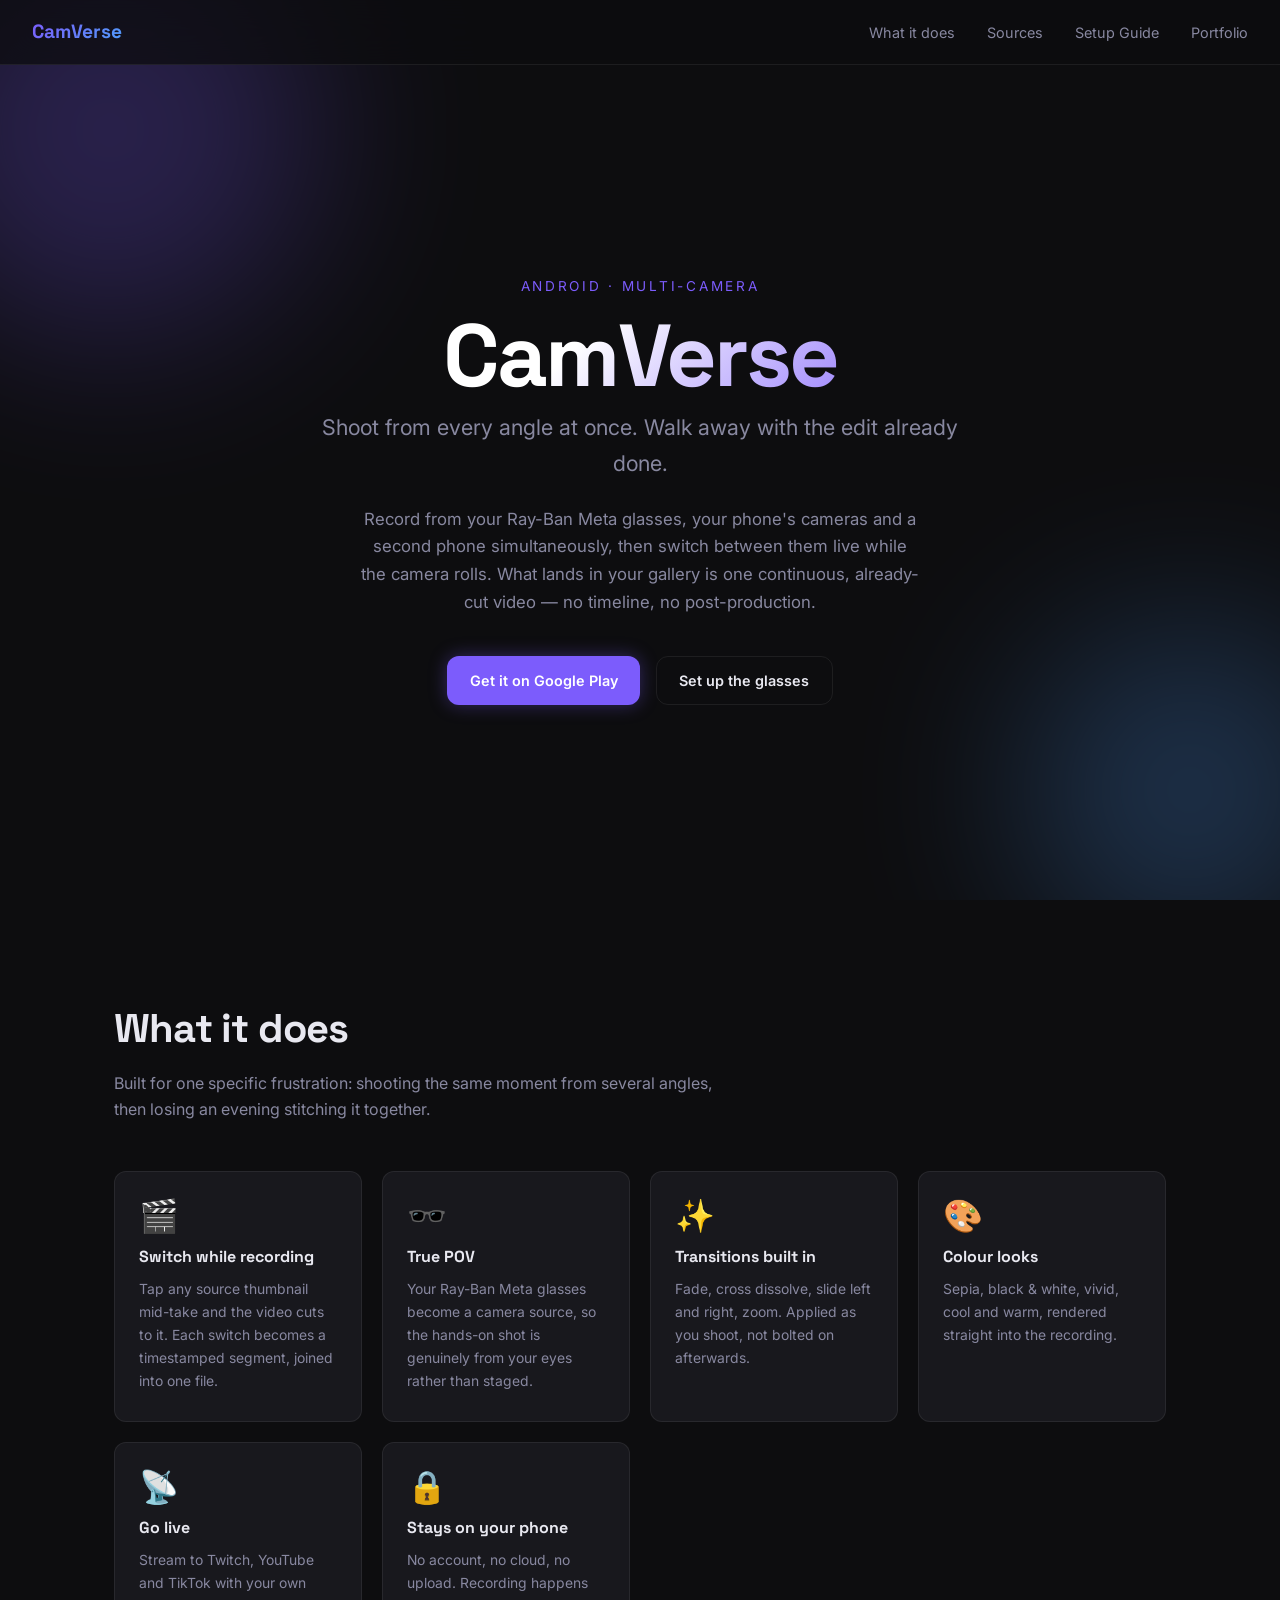
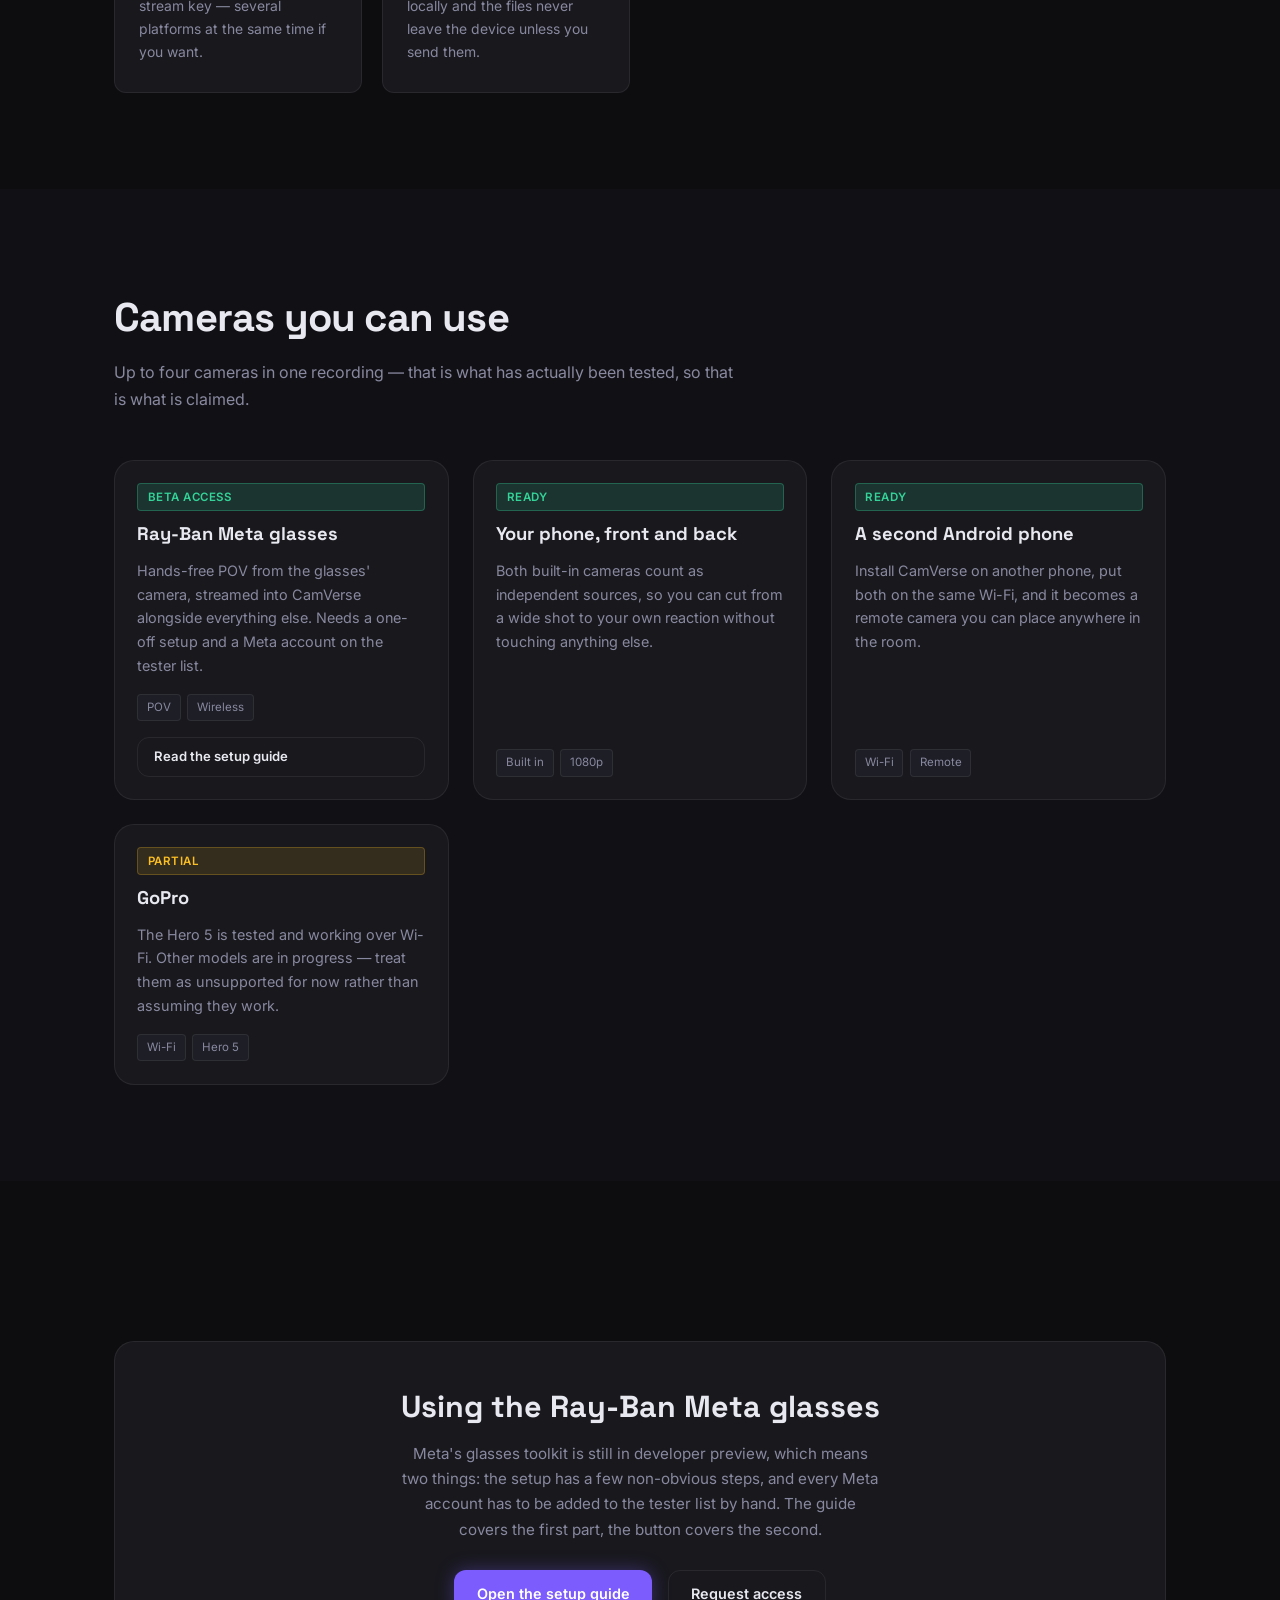
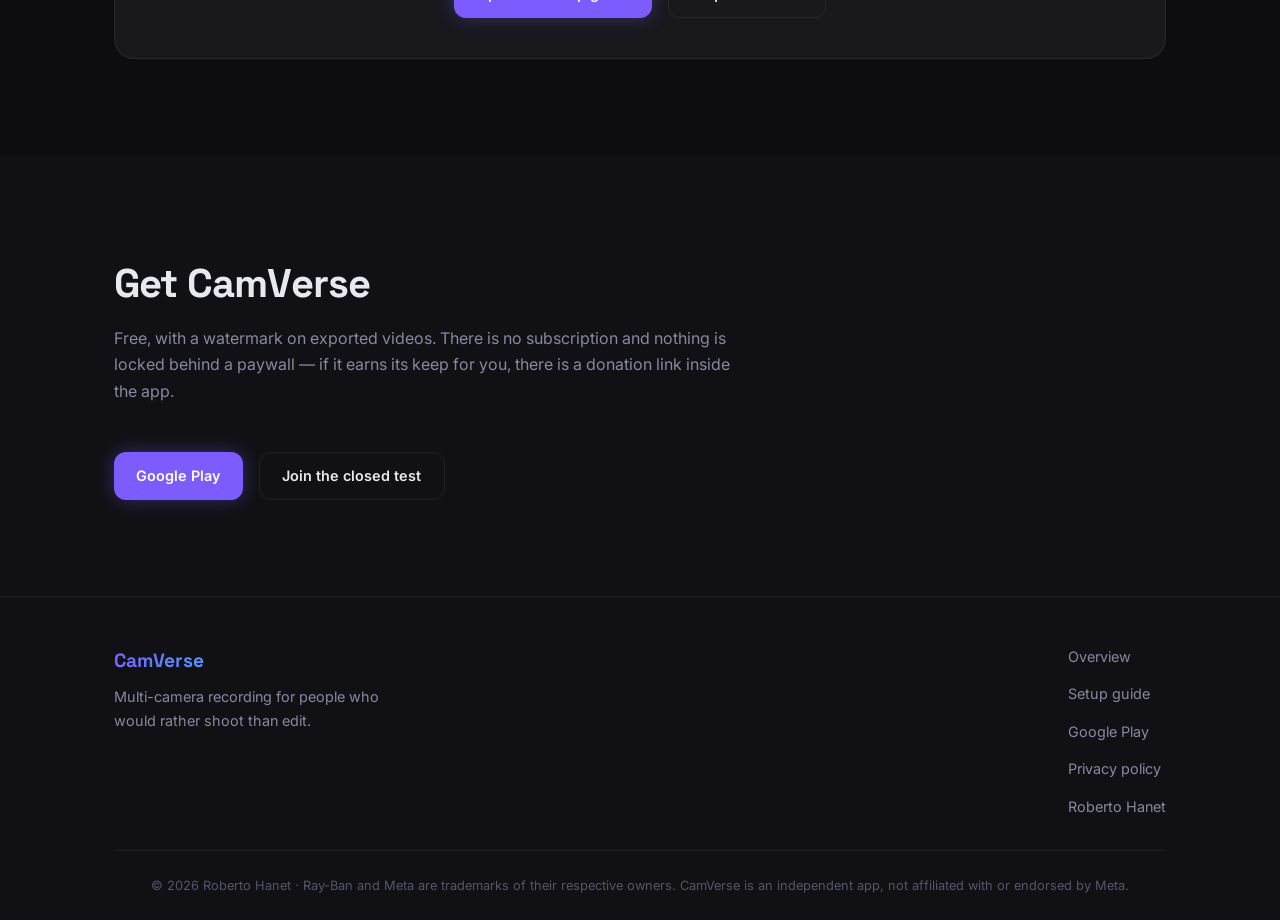
==== camverse/index.html @ 821390aa "Add CamVerse section with Ray-Ban Meta setup guide Adds /camverse/ as a dedicated section of the sit" ====
<!DOCTYPE html>
<html lang="en">
<head>
  <meta charset="UTF-8" />
  <meta name="viewport" content="width=device-width, initial-scale=1.0" />
  <title>CamVerse — Multi-Camera Recording for Android</title>
  <meta name="description" content="CamVerse records from your Ray-Ban Meta glasses, your phone and a second phone at once, switching live so the video comes out already edited." />
  <link rel="stylesheet" href="../style.css" />
  <link rel="stylesheet" href="camverse.css" />
  <link rel="preconnect" href="https://fonts.googleapis.com" />
  <link rel="preconnect" href="https://fonts.gstatic.com" crossorigin />
  <link href="https://fonts.googleapis.com/css2?family=Inter:wght@300;400;600;700&family=Space+Grotesk:wght@400;600;700&display=swap" rel="stylesheet" />
</head>
<body>

  <!-- =========================================================
       HERO
       ========================================================= -->
  <header class="hero">
    <nav class="nav">
      <a href="index.html"><span class="nav-logo">CamVerse</span></a>
      <ul class="nav-links">
        <li><a href="#what">What it does</a></li>
        <li><a href="#sources">Sources</a></li>
        <li><a href="glasses.html">Setup Guide</a></li>
        <li><a href="../">Portfolio</a></li>
      </ul>
    </nav>

    <div class="hero-content">
      <p class="hero-eyebrow">Android · Multi-camera</p>
      <h1 class="hero-name">CamVerse</h1>
      <h2 class="hero-title">Shoot from every angle at once. Walk away with the edit already done.</h2>
      <p class="hero-bio">
        Record from your Ray-Ban Meta glasses, your phone's cameras and a second phone
        simultaneously, then switch between them live while the camera rolls. What lands in your
        gallery is one continuous, already-cut video — no timeline, no post-production.
      </p>
      <div class="hero-cta">
        <a href="https://play.google.com/store/apps/details?id=com.zenom.camverse" target="_blank" rel="noopener" class="btn btn-primary">Get it on Google Play</a>
        <a href="glasses.html" class="btn btn-ghost">Set up the glasses</a>
      </div>
    </div>

    <div class="orb orb-1"></div>
    <div class="orb orb-2"></div>
  </header>

  <!-- =========================================================
       WHAT IT DOES
       ========================================================= -->
  <section id="what" class="section">
    <div class="container">
      <h2 class="section-title">What it does</h2>
      <p class="section-sub">
        Built for one specific frustration: shooting the same moment from several angles, then
        losing an evening stitching it together.
      </p>

      <div class="feature-grid">
        <div class="expertise-item">
          <div class="expertise-icon">🎬</div>
          <h3>Switch while recording</h3>
          <p>Tap any source thumbnail mid-take and the video cuts to it. Each switch becomes a timestamped segment, joined into one file.</p>
        </div>
        <div class="expertise-item">
          <div class="expertise-icon">🕶️</div>
          <h3>True POV</h3>
          <p>Your Ray-Ban Meta glasses become a camera source, so the hands-on shot is genuinely from your eyes rather than staged.</p>
        </div>
        <div class="expertise-item">
          <div class="expertise-icon">✨</div>
          <h3>Transitions built in</h3>
          <p>Fade, cross dissolve, slide left and right, zoom. Applied as you shoot, not bolted on afterwards.</p>
        </div>
        <div class="expertise-item">
          <div class="expertise-icon">🎨</div>
          <h3>Colour looks</h3>
          <p>Sepia, black &amp; white, vivid, cool and warm, rendered straight into the recording.</p>
        </div>
        <div class="expertise-item">
          <div class="expertise-icon">📡</div>
          <h3>Go live</h3>
          <p>Stream to Twitch, YouTube and TikTok with your own stream key — several platforms at the same time if you want.</p>
        </div>
        <div class="expertise-item">
          <div class="expertise-icon">🔒</div>
          <h3>Stays on your phone</h3>
          <p>No account, no cloud, no upload. Recording happens locally and the files never leave the device unless you send them.</p>
        </div>
      </div>
    </div>
  </section>

  <!-- =========================================================
       SOURCES
       ========================================================= -->
  <section id="sources" class="section section-alt">
    <div class="container">
      <h2 class="section-title">Cameras you can use</h2>
      <p class="section-sub">
        Up to four cameras in one recording — that is what has actually been tested, so that is
        what is claimed.
      </p>

      <div class="cards-grid">

        <article class="card">
          <div class="card-body">
            <span class="card-badge card-badge--live">Beta access</span>
            <h3>Ray-Ban Meta glasses</h3>
            <p>
              Hands-free POV from the glasses' camera, streamed into CamVerse alongside everything
              else. Needs a one-off setup and a Meta account on the tester list.
            </p>
            <div class="card-tags"><span>POV</span><span>Wireless</span></div>
            <a href="glasses.html" class="btn btn-ghost btn-sm">Read the setup guide</a>
          </div>
        </article>

        <article class="card">
          <div class="card-body">
            <span class="card-badge card-badge--live">Ready</span>
            <h3>Your phone, front and back</h3>
            <p>
              Both built-in cameras count as independent sources, so you can cut from a wide shot
              to your own reaction without touching anything else.
            </p>
            <div class="card-tags"><span>Built in</span><span>1080p</span></div>
          </div>
        </article>

        <article class="card">
          <div class="card-body">
            <span class="card-badge card-badge--live">Ready</span>
            <h3>A second Android phone</h3>
            <p>
              Install CamVerse on another phone, put both on the same Wi-Fi, and it becomes a
              remote camera you can place anywhere in the room.
            </p>
            <div class="card-tags"><span>Wi-Fi</span><span>Remote</span></div>
          </div>
        </article>

        <article class="card">
          <div class="card-body">
            <span class="card-badge card-badge--dev">Partial</span>
            <h3>GoPro</h3>
            <p>
              The Hero 5 is tested and working over Wi-Fi. Other models are in progress — treat
              them as unsupported for now rather than assuming they work.
            </p>
            <div class="card-tags"><span>Wi-Fi</span><span>Hero 5</span></div>
          </div>
        </article>

      </div>
    </div>
  </section>

  <!-- =========================================================
       GLASSES CTA
       ========================================================= -->
  <section class="section">
    <div class="container">
      <div class="cta-band">
        <h2>Using the Ray-Ban Meta glasses</h2>
        <p>
          Meta's glasses toolkit is still in developer preview, which means two things: the setup
          has a few non-obvious steps, and every Meta account has to be added to the tester list by
          hand. The guide covers the first part, the button covers the second.
        </p>
        <div class="hero-cta">
          <a href="glasses.html" class="btn btn-primary">Open the setup guide</a>
          <!-- Access request form -->
          <a href="https://docs.google.com/forms/d/e/1FAIpQLSdb17E0DVoMO4E3pOJb0JoAPdAHumBb5ReT_EbNHSe_b5tEgg/viewform" target="_blank" rel="noopener" class="btn btn-ghost">Request access</a>
        </div>
      </div>
    </div>
  </section>

  <!-- =========================================================
       GET IT
       ========================================================= -->
  <section class="section section-alt">
    <div class="container">
      <h2 class="section-title">Get CamVerse</h2>
      <p class="section-sub">
        Free, with a watermark on exported videos. There is no subscription and nothing is locked
        behind a paywall — if it earns its keep for you, there is a donation link inside the app.
      </p>
      <div class="hero-cta" style="justify-content:flex-start;">
        <a href="https://play.google.com/store/apps/details?id=com.zenom.camverse" target="_blank" rel="noopener" class="btn btn-primary">Google Play</a>
        <a href="https://play.google.com/apps/testing/com.zenom.camverse" target="_blank" rel="noopener" class="btn btn-ghost">Join the closed test</a>
      </div>
    </div>
  </section>

  <!-- =========================================================
       FOOTER
       ========================================================= -->
  <footer class="footer">
    <div class="container">
      <div class="footer-inner">
        <div class="footer-left">
          <span class="nav-logo">CamVerse</span>
          <p>Multi-camera recording for people who would rather shoot than edit.</p>
        </div>
        <div class="footer-links">
          <a href="index.html">Overview</a>
          <a href="glasses.html">Setup guide</a>
          <a href="https://play.google.com/store/apps/details?id=com.zenom.camverse" target="_blank" rel="noopener">Google Play</a>
          <a href="https://hanetroberto-code.github.io/camverse-privacy/" target="_blank" rel="noopener">Privacy policy</a>
          <a href="../">Roberto Hanet</a>
        </div>
      </div>
      <p class="footer-copy">© 2026 Roberto Hanet · Ray-Ban and Meta are trademarks of their respective owners. CamVerse is an independent app, not affiliated with or endorsed by Meta.</p>
    </div>
  </footer>

</body>
</html>
---- style.css ----
/* ==========================================================
   ROBERTO HANET — Portfolio Stylesheet
   Dark, minimal, violet/blue accent palette
   ========================================================== */

/* ---------- CSS Custom Properties ---------- */
:root {
  --bg:          #0d0d0f;
  --bg-alt:      #111115;
  --surface:     #18181d;
  --surface-2:   #1e1e26;
  --border:      rgba(255,255,255,0.07);

  --accent:      #7c5cfc;   /* violet */
  --accent-2:    #4f9cf9;   /* blue   */
  --accent-glow: rgba(124, 92, 252, 0.35);

  --text:        #e8e8f0;
  --text-muted:  #8888a0;
  --text-dim:    #55556a;

  --radius:      12px;
  --radius-lg:   20px;
  --transition:  0.25s ease;
}

/* ---------- Reset & Base ---------- */
*, *::before, *::after { box-sizing: border-box; margin: 0; padding: 0; }

html { scroll-behavior: smooth; }

body {
  background: var(--bg);
  color: var(--text);
  font-family: 'Inter', system-ui, sans-serif;
  font-size: 1rem;
  line-height: 1.65;
  -webkit-font-smoothing: antialiased;
}

img { display: block; max-width: 100%; }
a  { color: inherit; text-decoration: none; }
ul { list-style: none; }

/* ---------- Utility ---------- */
.container {
  width: 100%;
  max-width: 1100px;
  margin-inline: auto;
  padding-inline: 1.5rem;
}

.section { padding-block: 6rem; }
.section-alt { background: var(--bg-alt); }

.section-title {
  font-family: 'Space Grotesk', sans-serif;
  font-size: clamp(1.75rem, 4vw, 2.5rem);
  font-weight: 700;
  letter-spacing: -0.02em;
  margin-bottom: 0.5rem;
}

.section-sub {
  color: var(--text-muted);
  max-width: 620px;
  margin-bottom: 3rem;
}
.section-sub a {
  color: var(--accent);
  border-bottom: 1px solid var(--accent);
  transition: opacity var(--transition);
}
.section-sub a:hover { opacity: 0.75; }

/* ---------- Buttons ---------- */
.btn {
  display: inline-flex;
  align-items: center;
  gap: 0.4rem;
  padding: 0.7rem 1.4rem;
  border-radius: var(--radius);
  font-size: 0.9rem;
  font-weight: 600;
  cursor: pointer;
  transition: all var(--transition);
  border: none;
  text-decoration: none;
}

.btn-primary {
  background: var(--accent);
  color: #fff;
  box-shadow: 0 0 18px var(--accent-glow);
}
.btn-primary:hover {
  background: #6b4de6;
  box-shadow: 0 0 28px var(--accent-glow);
  transform: translateY(-1px);
}

.btn-ghost {
  background: transparent;
  color: var(--text);
  border: 1px solid var(--border);
}
.btn-ghost:hover {
  border-color: var(--accent);
  color: var(--accent);
}

.btn-sm { padding: 0.5rem 1rem; font-size: 0.82rem; margin-top: 1rem; }

/* Two or more buttons side by side at the bottom of a card */
.card-actions {
  display: flex;
  flex-wrap: wrap;
  gap: 0.6rem;
}
.card-actions .btn-sm { margin-top: 1rem; }

.btn-disabled {
  opacity: 0.45;
  cursor: not-allowed;
  pointer-events: none;
}


/* ==========================================================
   NAVIGATION
   ========================================================== */
.nav {
  position: fixed;
  top: 0; left: 0; right: 0;
  z-index: 100;
  display: flex;
  align-items: center;
  justify-content: space-between;
  padding: 1rem 2rem;
  background: rgba(13,13,15,0.75);
  backdrop-filter: blur(16px);
  border-bottom: 1px solid var(--border);
}

.nav-logo {
  font-family: 'Space Grotesk', sans-serif;
  font-size: 1.2rem;
  font-weight: 700;
  background: linear-gradient(135deg, var(--accent), var(--accent-2));
  -webkit-background-clip: text;
  -webkit-text-fill-color: transparent;
  background-clip: text;
}

.nav-links {
  display: flex;
  gap: 2rem;
}
.nav-links a {
  color: var(--text-muted);
  font-size: 0.9rem;
  transition: color var(--transition);
}
.nav-links a:hover { color: var(--text); }


/* ==========================================================
   HERO
   ========================================================== */
.hero {
  position: relative;
  min-height: 100vh;
  display: flex;
  flex-direction: column;
  justify-content: center;
  overflow: hidden;
  padding-top: 5rem;
}

.hero-content {
  position: relative;
  z-index: 1;
  max-width: 700px;
  margin-inline: auto;
  padding: 2rem 1.5rem;
  text-align: center;
}

.hero-eyebrow {
  font-size: 0.85rem;
  letter-spacing: 0.2em;
  text-transform: uppercase;
  color: var(--accent);
  margin-bottom: 0.75rem;
}

.hero-name {
  font-family: 'Space Grotesk', sans-serif;
  font-size: clamp(2.8rem, 8vw, 5.5rem);
  font-weight: 700;
  letter-spacing: -0.03em;
  line-height: 1.05;
  margin-bottom: 0.5rem;
  background: linear-gradient(135deg, #fff 40%, var(--accent));
  -webkit-background-clip: text;
  -webkit-text-fill-color: transparent;
  background-clip: text;
}

.hero-title {
  font-size: clamp(1rem, 2.5vw, 1.35rem);
  font-weight: 400;
  color: var(--text-muted);
  margin-bottom: 1.5rem;
}

.hero-bio {
  color: var(--text-muted);
  max-width: 560px;
  margin-inline: auto;
  margin-bottom: 2.5rem;
  font-size: 1.05rem;
}

.hero-cta {
  display: flex;
  gap: 1rem;
  justify-content: center;
  flex-wrap: wrap;
}

/* Decorative glowing orbs */
.orb {
  position: absolute;
  border-radius: 50%;
  filter: blur(90px);
  opacity: 0.25;
  pointer-events: none;
}
.orb-1 {
  width: 420px; height: 420px;
  background: var(--accent);
  top: -80px; left: -100px;
}
.orb-2 {
  width: 340px; height: 340px;
  background: var(--accent-2);
  bottom: -60px; right: -80px;
}


/* ==========================================================
   MUSIC PLAYER
   ========================================================== */
.player-wrapper {
  display: grid;
  grid-template-columns: 1fr 380px;
  gap: 1.5rem;
  align-items: start;
}

.player-frame {
  border-radius: var(--radius-lg);
  overflow: hidden;
  background: var(--surface);
  aspect-ratio: 16/9;
  box-shadow: 0 0 40px rgba(0,0,0,0.5);
}

.player-frame iframe {
  width: 100%;
  height: 100%;
  border: none;
}

/* Playlist */
.playlist {
  background: var(--surface);
  border-radius: var(--radius-lg);
  border: 1px solid var(--border);
  overflow: hidden;
  max-height: 420px;
  overflow-y: auto;
  scrollbar-width: thin;
  scrollbar-color: var(--surface-2) transparent;
}

.track {
  display: flex;
  align-items: flex-start;
  gap: 0.85rem;
  width: 100%;
  padding: 0.9rem 1.1rem;
  background: transparent;
  border: none;
  border-bottom: 1px solid var(--border);
  cursor: pointer;
  text-align: left;
  transition: background var(--transition);
  color: var(--text);
  font-family: inherit;
}
.track:last-child { border-bottom: none; }
.track:hover { background: var(--surface-2); }
.track.active {
  background: var(--surface-2);
  border-left: 3px solid var(--accent);
}

.track-num {
  font-size: 0.72rem;
  color: var(--text-dim);
  font-variant-numeric: tabular-nums;
  padding-top: 2px;
  flex-shrink: 0;
}
.track.active .track-num { color: var(--accent); }

.track-info strong {
  display: block;
  font-size: 0.88rem;
  font-weight: 600;
  margin-bottom: 0.15rem;
}
.track-info span {
  font-size: 0.75rem;
  color: var(--text-muted);
  line-height: 1.4;
}


/* ==========================================================
   SOFTWARE CARDS
   ========================================================== */
.cards-grid {
  display: grid;
  grid-template-columns: repeat(auto-fit, minmax(290px, 1fr));
  gap: 1.5rem;
}

.card {
  background: var(--surface);
  border: 1px solid var(--border);
  border-radius: var(--radius-lg);
  overflow: hidden;
  transition: transform var(--transition), box-shadow var(--transition);
  display: flex;
  flex-direction: column;
}
.card:hover {
  transform: translateY(-4px);
  box-shadow: 0 12px 40px rgba(0,0,0,0.4), 0 0 0 1px var(--accent) inset;
}

.card-icon {
  background: var(--surface-2);
  display: flex;
  align-items: center;
  justify-content: center;
  padding: 2rem;
  border-bottom: 1px solid var(--border);
}
.card-icon img {
  width: 80px;
  height: 80px;
  border-radius: 18px;
  object-fit: cover;
}

.card-body {
  padding: 1.4rem;
  display: flex;
  flex-direction: column;
  flex: 1;
}

.card-body h3 {
  font-family: 'Space Grotesk', sans-serif;
  font-size: 1.15rem;
  font-weight: 700;
  margin: 0.5rem 0 0.6rem;
}

.card-body p {
  color: var(--text-muted);
  font-size: 0.9rem;
  flex: 1;
}

.card-tags {
  display: flex;
  flex-wrap: wrap;
  gap: 0.4rem;
  margin-top: 1rem;
}
.card-tags span {
  background: var(--surface-2);
  border: 1px solid var(--border);
  border-radius: 4px;
  padding: 0.2rem 0.55rem;
  font-size: 0.72rem;
  color: var(--text-muted);
}

/* Status badges */
.card-badge {
  display: inline-block;
  border-radius: 4px;
  padding: 0.2rem 0.6rem;
  font-size: 0.72rem;
  font-weight: 600;
  letter-spacing: 0.04em;
  text-transform: uppercase;
}
.card-badge--live {
  background: rgba(52, 211, 153, 0.15);
  color: #34d399;
  border: 1px solid rgba(52, 211, 153, 0.3);
}
.card-badge--dev {
  background: rgba(251, 191, 36, 0.12);
  color: #fbbf24;
  border: 1px solid rgba(251, 191, 36, 0.25);
}


/* ==========================================================
   EXPERTISE GRID
   ========================================================== */
.expertise-grid {
  display: grid;
  grid-template-columns: repeat(auto-fit, minmax(240px, 1fr));
  gap: 1.25rem;
}

.expertise-item {
  background: var(--surface);
  border: 1px solid var(--border);
  border-radius: var(--radius);
  padding: 1.75rem 1.5rem;
  transition: border-color var(--transition), transform var(--transition);
}
.expertise-item:hover {
  border-color: var(--accent);
  transform: translateY(-3px);
}

.expertise-icon {
  font-size: 2rem;
  margin-bottom: 0.75rem;
  line-height: 1;
}

.expertise-item h3 {
  font-family: 'Space Grotesk', sans-serif;
  font-size: 1rem;
  font-weight: 700;
  margin-bottom: 0.5rem;
}
.expertise-item p {
  color: var(--text-muted);
  font-size: 0.87rem;
}


/* ==========================================================
   FOOTER
   ========================================================== */
.footer {
  background: var(--bg-alt);
  border-top: 1px solid var(--border);
  padding-block: 3rem 1.5rem;
}

.footer-inner {
  display: flex;
  align-items: flex-start;
  justify-content: space-between;
  gap: 2rem;
  flex-wrap: wrap;
  margin-bottom: 2rem;
}

.footer-left p {
  color: var(--text-muted);
  font-size: 0.9rem;
  margin-top: 0.5rem;
  max-width: 280px;
}

.footer-links {
  display: flex;
  flex-direction: column;
  gap: 0.85rem;
}

.footer-links a {
  display: flex;
  align-items: center;
  gap: 0.6rem;
  color: var(--text-muted);
  font-size: 0.9rem;
  transition: color var(--transition);
}
.footer-links a:hover { color: var(--accent); }
.footer-links svg {
  width: 18px;
  height: 18px;
  flex-shrink: 0;
}

.footer-copy {
  text-align: center;
  color: var(--text-dim);
  font-size: 0.8rem;
  border-top: 1px solid var(--border);
  padding-top: 1.5rem;
}


/* ==========================================================
   RESPONSIVE
   ========================================================== */
@media (max-width: 900px) {
  .player-wrapper {
    grid-template-columns: 1fr;
  }
  .playlist {
    max-height: 320px;
  }
}

@media (max-width: 640px) {
  .nav-links {
    display: none;         /* simple hide on small screens — add a hamburger if needed */
  }
  .nav { padding: 0.9rem 1.2rem; }

  .hero-content { padding: 1.5rem 1rem; }
  .hero-cta { flex-direction: column; align-items: center; }

  .section { padding-block: 4rem; }

  .footer-inner { flex-direction: column; }
  .footer-links { flex-direction: row; flex-wrap: wrap; gap: 1rem; }
}
---- camverse/camverse.css ----
/* ==========================================================
   CAMVERSE — page-specific styles
   Extends ../style.css (same tokens, same fonts, same palette)
   ========================================================== */

:root {
  --ok:    #34d399;
  --warn:  #fbbf24;
  --crit:  #f87171;
}

/* Guide pages start below the fixed nav */
.page-top { padding-top: 7rem; padding-bottom: 2rem; }

.page-title {
  font-family: 'Space Grotesk', sans-serif;
  font-size: clamp(2rem, 5vw, 3.2rem);
  font-weight: 700;
  letter-spacing: -0.03em;
  line-height: 1.1;
  margin-bottom: 0.75rem;
  background: linear-gradient(135deg, #fff 45%, var(--accent));
  -webkit-background-clip: text;
  -webkit-text-fill-color: transparent;
  background-clip: text;
}

.page-lead {
  color: var(--text-muted);
  font-size: 1.05rem;
  max-width: 640px;
}

.breadcrumb {
  font-size: 0.82rem;
  color: var(--text-dim);
  margin-bottom: 1.25rem;
}
.breadcrumb a { color: var(--text-muted); }
.breadcrumb a:hover { color: var(--accent); }

/* ---------- Reading time / meta strip ---------- */
.meta-strip {
  display: flex;
  flex-wrap: wrap;
  gap: 0.5rem;
  margin-top: 1.5rem;
}
.meta-strip span {
  background: var(--surface);
  border: 1px solid var(--border);
  border-radius: 999px;
  padding: 0.3rem 0.85rem;
  font-size: 0.78rem;
  color: var(--text-muted);
}

/* ---------- Table of contents ---------- */
.toc {
  background: var(--surface);
  border: 1px solid var(--border);
  border-radius: var(--radius-lg);
  padding: 1.5rem;
  margin-bottom: 3.5rem;
}
.toc h2 {
  font-family: 'Space Grotesk', sans-serif;
  font-size: 0.78rem;
  letter-spacing: 0.14em;
  text-transform: uppercase;
  color: var(--text-dim);
  margin-bottom: 1rem;
}
.toc ol {
  list-style: none;
  counter-reset: toc;
  display: grid;
  gap: 0.6rem;
}
.toc li { counter-increment: toc; }
.toc a {
  display: flex;
  gap: 0.75rem;
  color: var(--text-muted);
  font-size: 0.92rem;
  transition: color var(--transition);
}
.toc a::before {
  content: counter(toc, decimal-leading-zero);
  color: var(--accent);
  font-variant-numeric: tabular-nums;
  font-weight: 600;
  flex-shrink: 0;
}
.toc a:hover { color: var(--text); }

/* ---------- Steps ---------- */
.step {
  border-top: 1px solid var(--border);
  padding-top: 2.5rem;
  margin-top: 3.5rem;
  scroll-margin-top: 6rem;
}
.step:first-of-type { border-top: none; margin-top: 0; }

.step-num {
  display: inline-flex;
  align-items: center;
  justify-content: center;
  width: 2.1rem;
  height: 2.1rem;
  border-radius: 50%;
  background: var(--accent);
  color: #fff;
  font-family: 'Space Grotesk', sans-serif;
  font-weight: 700;
  font-size: 0.95rem;
  box-shadow: 0 0 18px var(--accent-glow);
  margin-bottom: 0.9rem;
}

.step h2 {
  font-family: 'Space Grotesk', sans-serif;
  font-size: clamp(1.35rem, 3vw, 1.75rem);
  font-weight: 700;
  letter-spacing: -0.02em;
  margin-bottom: 0.6rem;
}

.step p { color: var(--text-muted); margin-bottom: 1rem; }
.step p strong { color: var(--text); font-weight: 600; }
.step h3 {
  font-family: 'Space Grotesk', sans-serif;
  font-size: 1.02rem;
  font-weight: 600;
  margin: 1.75rem 0 0.6rem;
}

.step ul.bullets {
  list-style: none;
  display: grid;
  gap: 0.55rem;
  margin: 0 0 1.25rem;
}
.step ul.bullets li {
  position: relative;
  padding-left: 1.4rem;
  color: var(--text-muted);
  font-size: 0.94rem;
}
.step ul.bullets li::before {
  content: '';
  position: absolute;
  left: 0.25rem;
  top: 0.62em;
  width: 5px; height: 5px;
  border-radius: 50%;
  background: var(--accent);
}
.step ul.bullets li strong { color: var(--text); font-weight: 600; }

/* ---------- Screenshot figures ---------- */
.shot { margin: 1.5rem 0 1.75rem; }

.shot img {
  width: 100%;
  max-width: 320px;
  border-radius: var(--radius);
  border: 1px solid var(--border);
  box-shadow: 0 12px 40px rgba(0,0,0,0.45);
}
.shot.wide img { max-width: 640px; }

.shot figcaption {
  margin-top: 0.7rem;
  font-size: 0.84rem;
  color: var(--text-dim);
  max-width: 560px;
  line-height: 1.55;
}
.shot figcaption b {
  color: var(--text-muted);
  font-weight: 600;
}

/* Placeholder shown when a screenshot file is not there yet */
.shot-missing {
  display: flex;
  align-items: center;
  justify-content: center;
  text-align: center;
  width: 100%;
  max-width: 320px;
  aspect-ratio: 9 / 19.5;
  border: 1px dashed var(--text-dim);
  border-radius: var(--radius);
  background: var(--surface);
  color: var(--text-dim);
  font-size: 0.78rem;
  padding: 1.5rem;
  line-height: 1.6;
}
.shot.wide .shot-missing { max-width: 640px; aspect-ratio: 16 / 9; }
.shot-missing code {
  display: block;
  margin-top: 0.5rem;
  color: var(--accent);
  font-size: 0.75rem;
  word-break: break-all;
}

/* ---------- Callouts ---------- */
.callout {
  border-radius: var(--radius);
  border: 1px solid var(--border);
  border-left-width: 3px;
  background: var(--surface);
  padding: 1.1rem 1.25rem;
  margin: 1.5rem 0;
  font-size: 0.92rem;
  color: var(--text-muted);
}
.callout strong { color: var(--text); font-weight: 600; }
.callout--note { border-left-color: var(--accent-2); }
.callout--warn { border-left-color: var(--warn); }
.callout--crit { border-left-color: var(--crit); }
.callout--ok   { border-left-color: var(--ok); }

.callout-label {
  display: block;
  font-size: 0.72rem;
  letter-spacing: 0.12em;
  text-transform: uppercase;
  font-weight: 700;
  margin-bottom: 0.4rem;
}
.callout--note .callout-label { color: var(--accent-2); }
.callout--warn .callout-label { color: var(--warn); }
.callout--crit .callout-label { color: var(--crit); }
.callout--ok   .callout-label { color: var(--ok); }

/* ---------- Requirements checklist ---------- */
.checklist {
  list-style: none;
  display: grid;
  gap: 0.75rem;
  margin: 1.5rem 0;
}
.checklist li {
  display: flex;
  gap: 0.8rem;
  align-items: flex-start;
  background: var(--surface);
  border: 1px solid var(--border);
  border-radius: var(--radius);
  padding: 0.9rem 1.1rem;
  font-size: 0.92rem;
  color: var(--text-muted);
}
.checklist li b { color: var(--text); font-weight: 600; }
.checklist .tick {
  color: var(--accent);
  flex-shrink: 0;
  font-size: 1rem;
  line-height: 1.5;
}

/* ---------- Troubleshooting table ---------- */
.tbl-wrap { overflow-x: auto; margin: 1.5rem 0; }
table.tbl {
  width: 100%;
  min-width: 560px;
  border-collapse: collapse;
  font-size: 0.89rem;
}
table.tbl th, table.tbl td {
  text-align: left;
  padding: 0.85rem 1rem;
  border-bottom: 1px solid var(--border);
  vertical-align: top;
}
table.tbl th {
  font-family: 'Space Grotesk', sans-serif;
  font-size: 0.75rem;
  letter-spacing: 0.1em;
  text-transform: uppercase;
  color: var(--text-dim);
  font-weight: 600;
}
table.tbl td { color: var(--text-muted); }
table.tbl td b { color: var(--text); font-weight: 600; }
table.tbl tr:last-child td { border-bottom: none; }

/* ---------- CTA band ---------- */
.cta-band {
  background: var(--surface);
  border: 1px solid var(--border);
  border-radius: var(--radius-lg);
  padding: 2.5rem 2rem;
  text-align: center;
  margin-top: 4rem;
  position: relative;
  overflow: hidden;
}
.cta-band h2 {
  font-family: 'Space Grotesk', sans-serif;
  font-size: clamp(1.4rem, 3vw, 1.9rem);
  font-weight: 700;
  margin-bottom: 0.6rem;
}
.cta-band p {
  color: var(--text-muted);
  max-width: 480px;
  margin: 0 auto 1.75rem;
  font-size: 0.95rem;
}
.cta-band .hero-cta { justify-content: center; }

/* ---------- Feature grid on the landing page ---------- */
.feature-grid {
  display: grid;
  grid-template-columns: repeat(auto-fit, minmax(240px, 1fr));
  gap: 1.25rem;
}

/* ---------- Small helpers ---------- */
.kbd {
  background: var(--surface-2);
  border: 1px solid var(--border);
  border-radius: 5px;
  padding: 0.12rem 0.42rem;
  font-size: 0.85em;
  font-family: ui-monospace, SFMono-Regular, Menlo, monospace;
  color: var(--text);
}
.muted { color: var(--text-muted); }
.center { text-align: center; }

/* Keep the nav usable on phones (the portfolio hides it) */
@media (max-width: 640px) {
  .nav-links {
    display: flex;
    gap: 1.1rem;
  }
  .nav-links a { font-size: 0.8rem; }
  .nav { padding: 0.8rem 1rem; }
  .page-top { padding-top: 6rem; }
  .shot img, .shot-missing { max-width: 100%; }
}
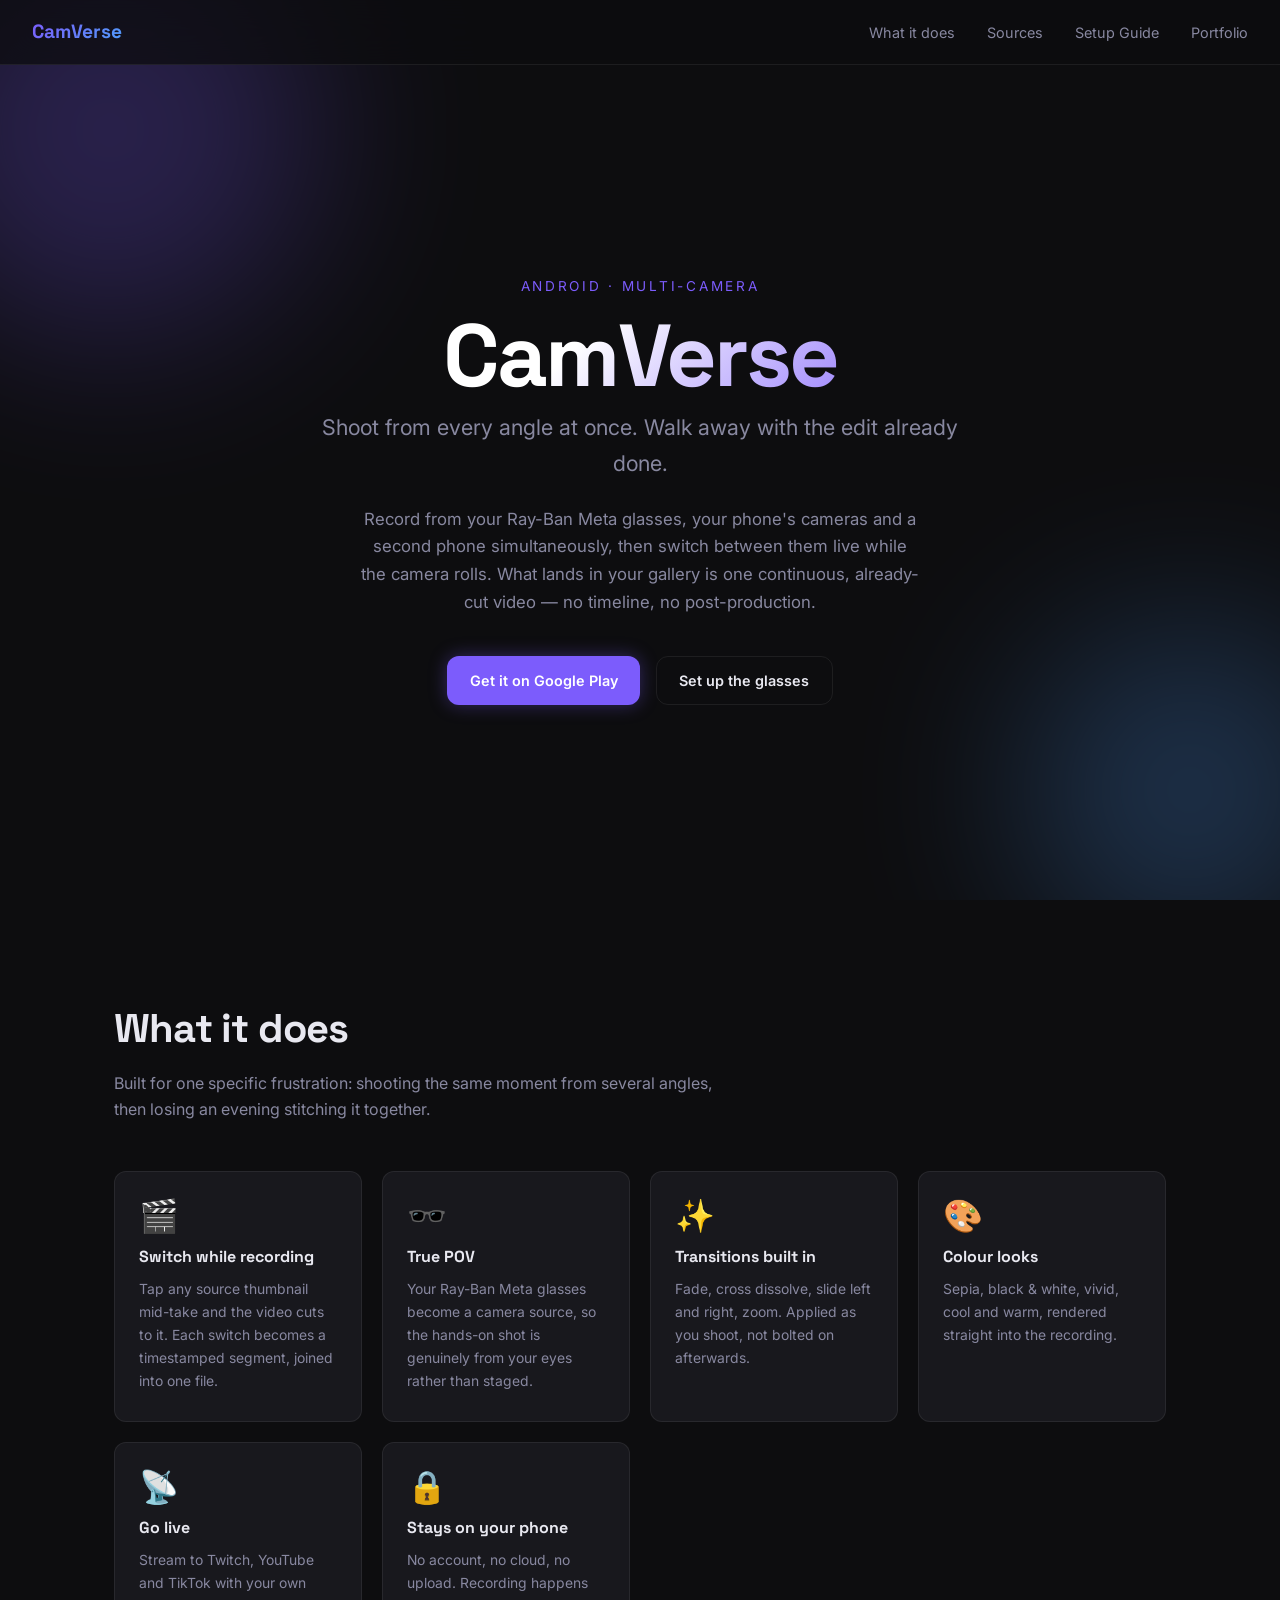
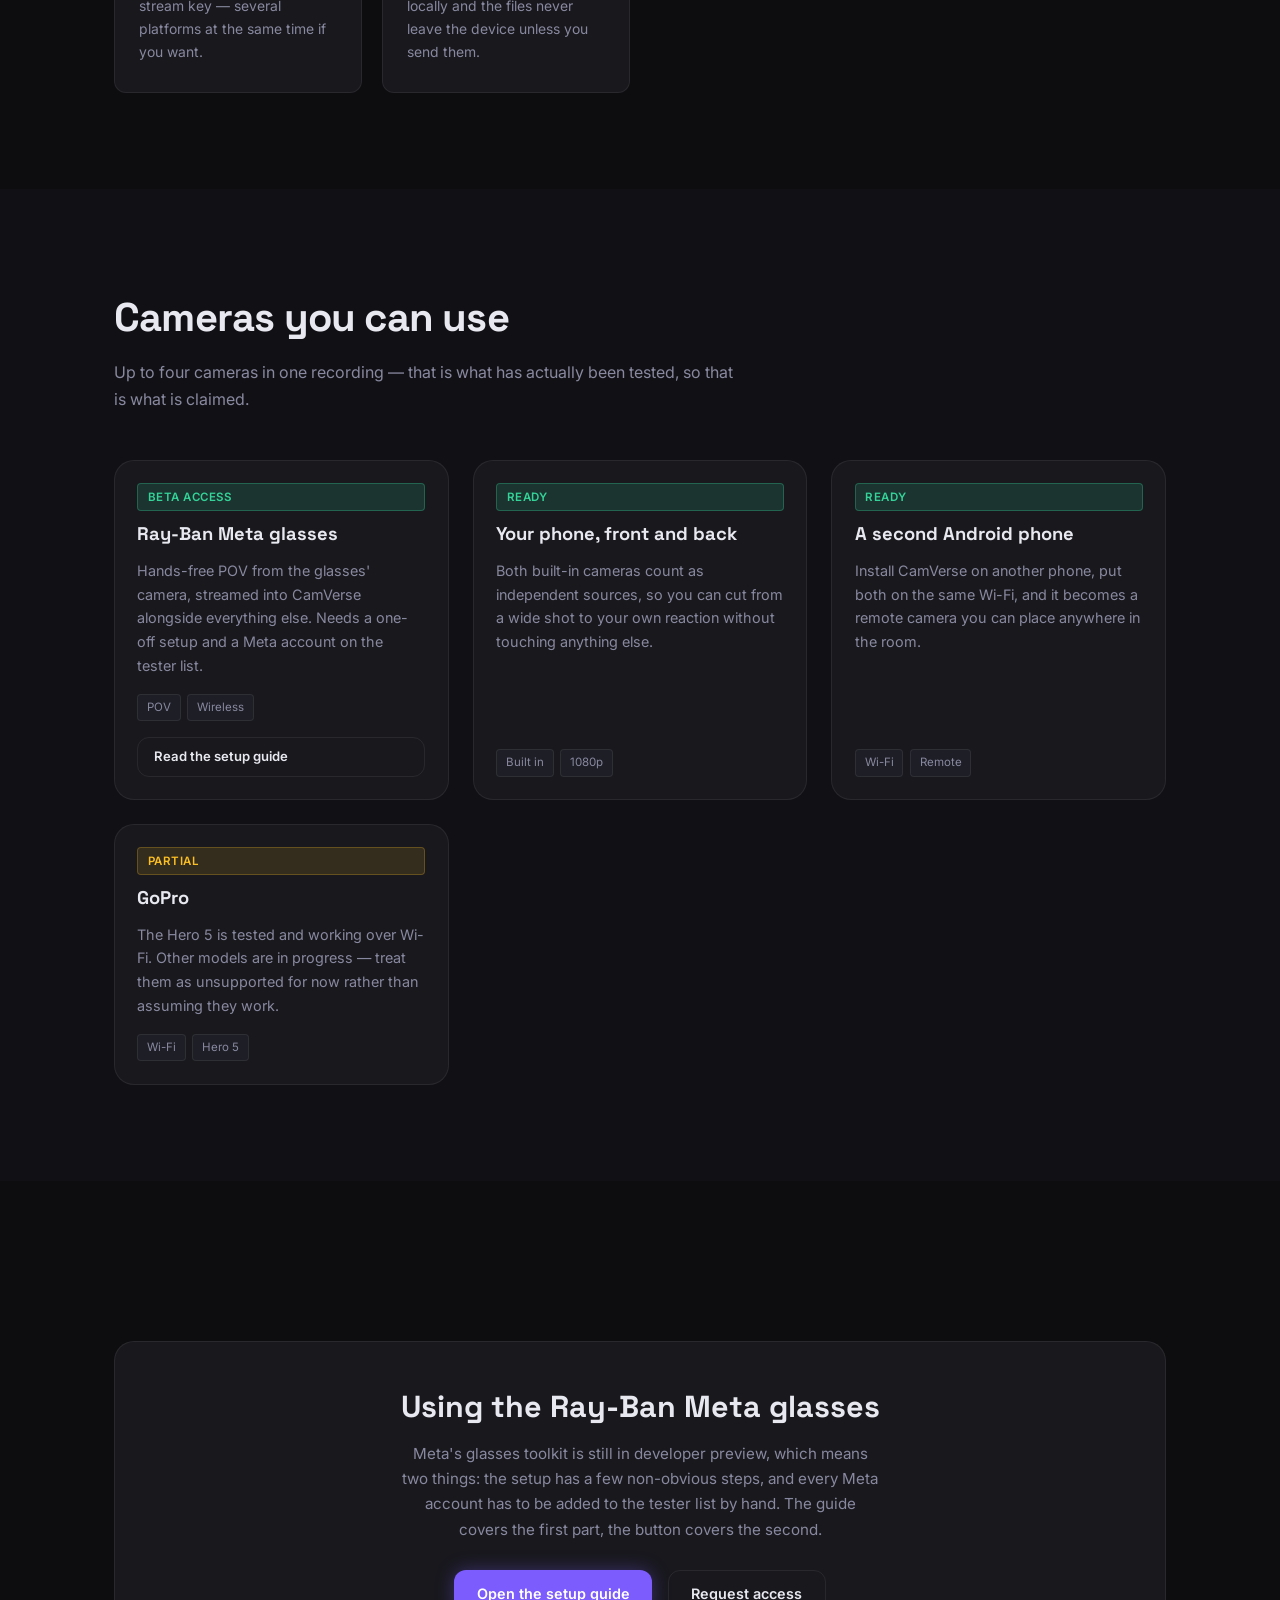
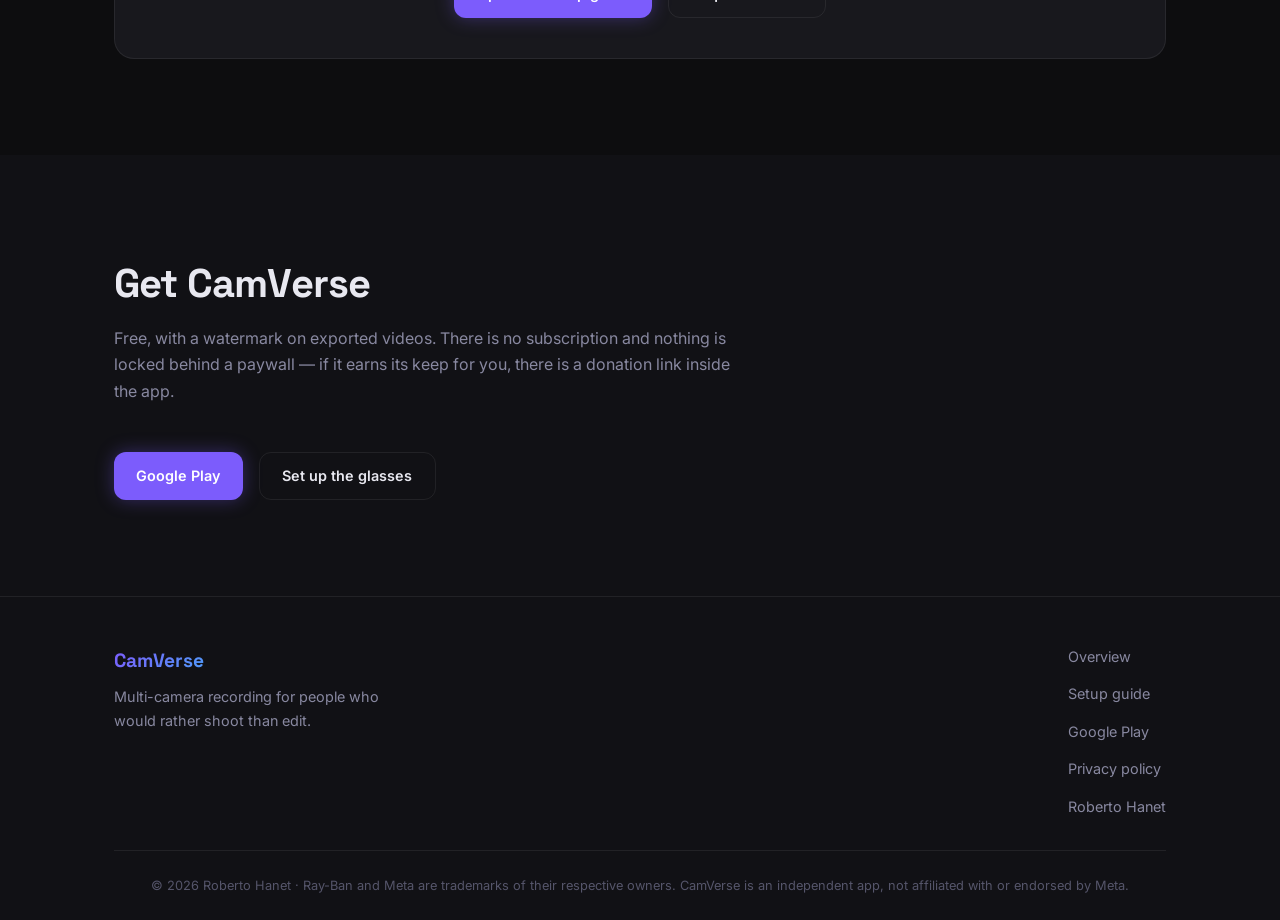
==== commit de40e2b0: "Fix: CamVerse is in production, not a closed test The app has a public Play Store listing — anyone c" ====
--- a/camverse/index.html
+++ b/camverse/index.html
@@ -191,7 +191,7 @@
       </p>
       <div class="hero-cta" style="justify-content:flex-start;">
         <a href="https://play.google.com/store/apps/details?id=com.zenom.camverse" target="_blank" rel="noopener" class="btn btn-primary">Google Play</a>
-        <a href="https://play.google.com/apps/testing/com.zenom.camverse" target="_blank" rel="noopener" class="btn btn-ghost">Join the closed test</a>
+        <a href="glasses.html" class="btn btn-ghost">Set up the glasses</a>
       </div>
     </div>
   </section>
